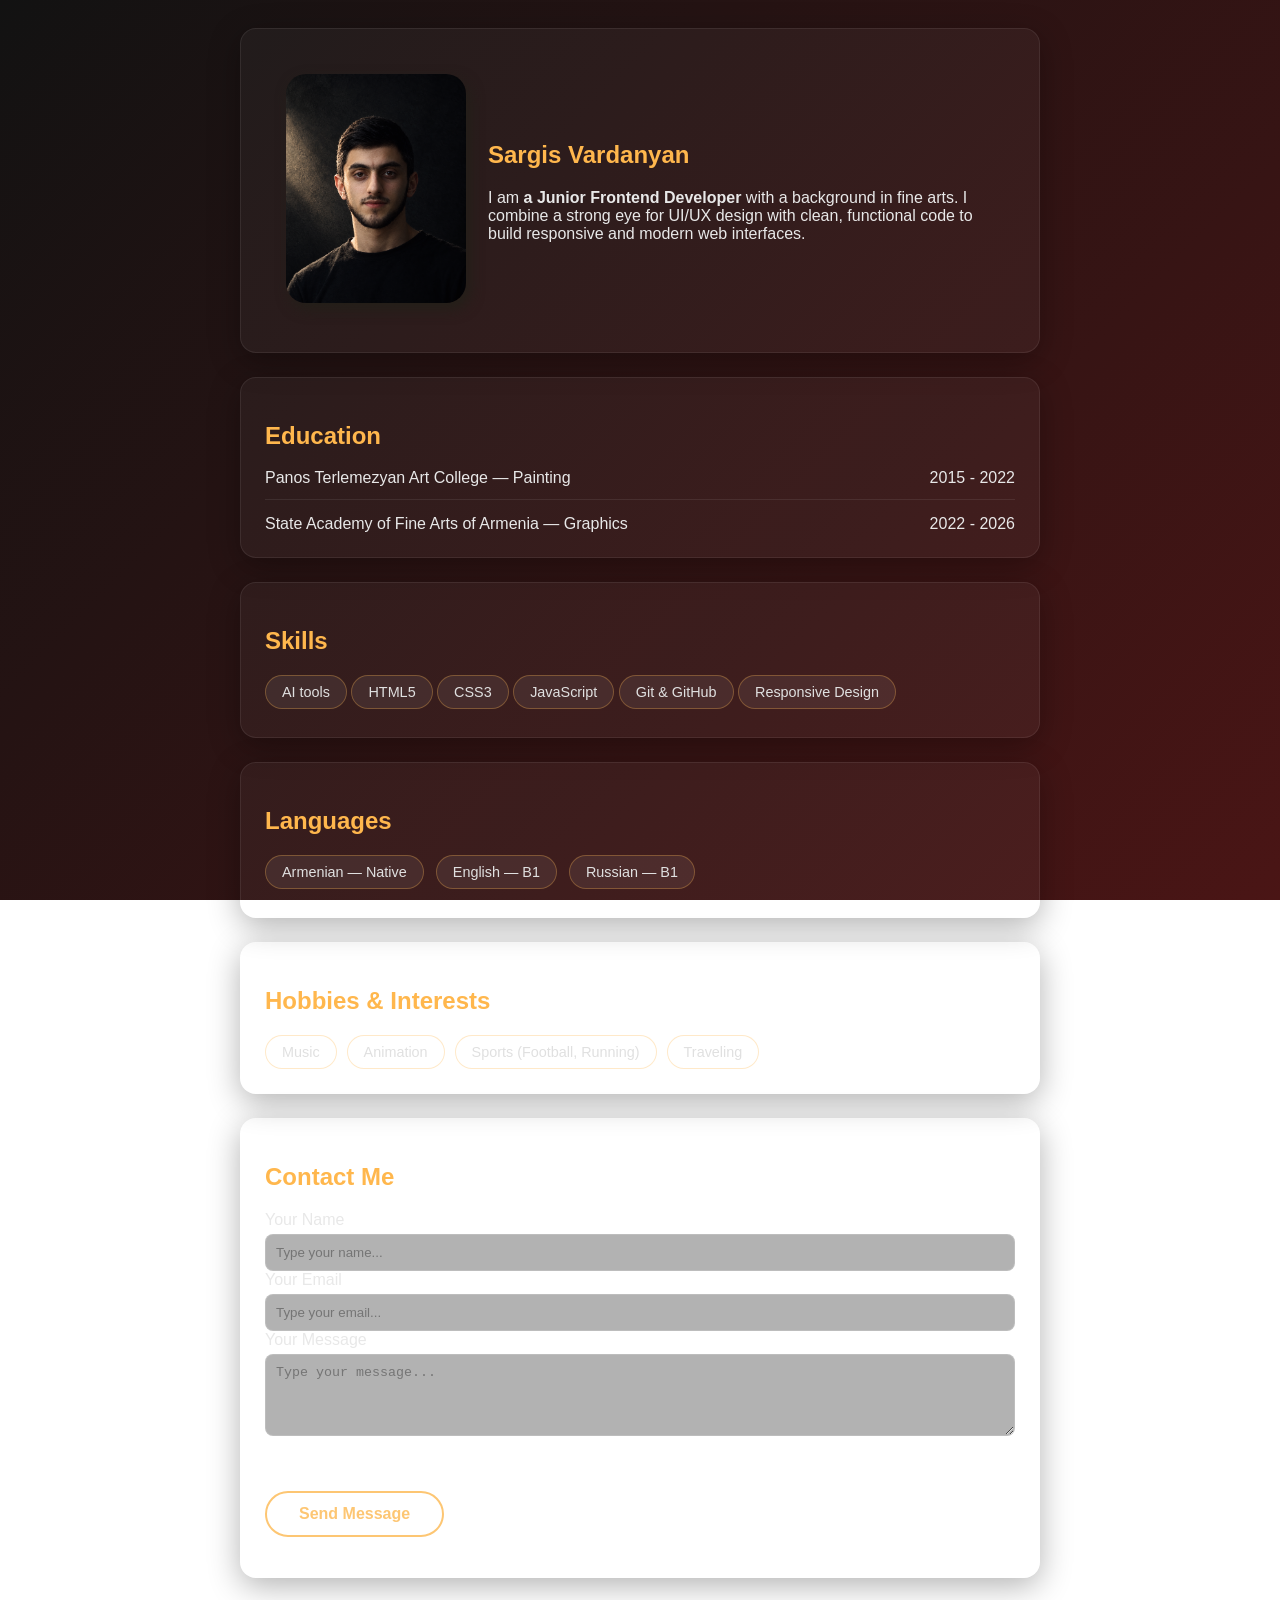
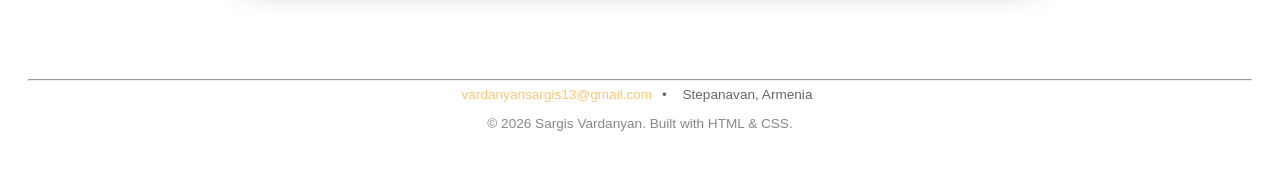
==== index.html @ 57e945f4 "Update index.html" ====
<!DOCTYPE html>
<html>
<head>
    <meta charset="UTF-8">
    <title>Sargis CV</title>
    <link href="styles.css" rel="stylesheet"/>
</head>
<body>
    <div class="container">
        <section class="card">
                    
    <table cellspacing="20">
        <tr>
            <td>
                <img src="avatar.jpg" alt="here is my picture" class="avatar" />
            </td>
            <td>
                <h1>Sargis Vardanyan</h1>
                <p>I am <strong>a Junior Frontend Developer</strong> with a background in fine arts. I combine a strong eye for UI/UX design with clean, functional code to build responsive and modern web interfaces.</p>
            </td>
        </tr>
    </table>
        </section>

    <section class="card">
        <table> 
    <h2>Education</h2>
    <div class="education-container">
        <div class="education-item">
            <div class="edu-details">
                <span class="edu-institution">Panos Terlemezyan Art College —</span>
                <span class="edu-degree">Painting</span>
            </div>
            <span class="edu-year">2015 - 2022</span>
        </div>
        
        <div class="education-item">
            <div class="edu-details">
                <span class="edu-institution">State Academy of Fine Arts of Armenia —</span>
                <span class="edu-degree">Graphics</span>
            </div>
            <span class="edu-year">2022 - 2026</span>
        </div>
    </div>
    </table>
    </section>

        
    <section class="card">
        <h2>Skills</h2>
    <div class="skils-container">
        <span class="skill-tag">AI tools</span>
        <span class="skill-tag">HTML5</span>
        <span class="skill-tag">CSS3</span>
        <span class="skill-tag">JavaScript</span>
        <span class="skill-tag">Git & GitHub</span>
        <span class="skill-tag">Responsive Design</span>
    </div>
    </section>

    <section class="card">
        <h2>Languages</h2>
    <div class="languages-container">
        <span class="language-tag">Armenian — Native</span>
         <span class="language-tag">English — B1</span>
        <span class="language-tag">Russian — B1</span>
    </div>
    </section>

    <section class="card">
<h2>Hobbies & Interests</h2>
    <div class="hobbies-container">
        <span class="hobby-tag">Music</span>
        <span class="hobby-tag">Animation</span>   
        <span class="hobby-tag">Sports (Football, Running)</span>
         <span class="hobby-tag">Traveling</span> 
    </div>
    </section>


    <section class="card">
        <form id="contact-form" action="https://formspree.io/f/xbgjwqjl" method="POST">
        <h2>Contact Me</h2>
    <div class="form-group">
    <label for="name">Your Name</label>
    <input type="text" id="name" name="name" placeholder="Type your name..." required>
</div>

<div class="form-group">
    <label for="email">Your Email</label>
    <input type="email" id="email" name="email" placeholder="Type your email..." required>
</div>

<div class="form-group">
    <label for="message">Your Message</label>
    <textarea id="message" name="message" rows="4" placeholder="Type your message..." required></textarea>
</div>
        <br><br>
       <button type="submit" class="btn-send">Send Message</button>
    <p id="form-status"></p>
    </form>
    </section>
    
    </div>

    <script>
    const form = document.getElementById('contact-form');
    const status = document.getElementById('form-status');

    form.addEventListener('submit', async function(event) {
        event.preventDefault();

        const name = document.getElementById('name').value.trim();
        const email = document.getElementById('email').value.trim();
        const message = document.getElementById('message').value.trim();

        if (!name || !email || !message) {
            status.style.color = '#ff8a65';
            status.textContent = 'Please fill in all required fields.';
            return;
        }

        const data = new FormData(form);
        const response = await fetch(form.action, {
            method: form.method,
            body: data,
            headers: { 'Accept': 'application/json' }
        });

        if (response.ok) {
            status.style.color = '#81c784';
            status.textContent = 'Thank you! Your message has been sent successfully.';
            form.reset();
        } else {
            status.style.color = '#ff8a65';
            status.textContent = 'Oops! There was a problem submitting your form.';
        }
    });
</script>


<footer>
  <div class="footer-contacts">
      <hr>
    <a href="mailto:vardanyansargis13@gmail.com">vardanyansargis13@gmail.com</a>
    <span>•</span>
    <span>Stepanavan, Armenia</span>
  </div>
  <p>&copy; 2026 Sargis Vardanyan. Built with HTML & CSS.</p>
</footer>
</body>
</html>

<script>
  const sendBtn = document.querySelector('.btn-send');
  if (sendBtn) {
    sendBtn.addEventListener('mouseenter', () => {
      sendBtn.classList.remove('exiting');
      sendBtn.classList.add('filling');
    });

    sendBtn.addEventListener('mouseleave', () => {
      sendBtn.classList.remove('filling');
      sendBtn.classList.add('exiting');
    });
  }
</script>
</body>
</html>
---- styles.css ----
body {
           background: linear-gradient(135deg, #121212 0%, #4a1515 100%);
    background-attachment: fixed;
            color: #e8e8e8;

            font: normal 16px 'Roboto', sans-serif;  
        }
        h1 {
            color:#ffb74d;
        }

        h2 {
            font-size: 30px 'Roboto', sans-serif;  
            color: #ffb74d;
        }
        
        a, a:visited {
            color: #fdc673;
        }


        a:hover {
            color: #c57157;

        }

    .avatar {
        width: 180px;
        border-radius: 20px;
        box-shadow: 4px 6px 14px rgb(35, 32, 25)
    }

.info p {
    color: rgb(108, 34, 34);
    margin: 0;

}

.container {
    max-width: 800px;
    margin: 0 auto;
    padding: 20px;
}

.education-container {
    display: flex;
    flex-direction: column;
    gap: 15px;
    margin-top: 15px;
}

.education-item {
    display: flex;
    justify-content: space-between;
    align-items: center;
    padding-bottom: 12px;
    border-bottom: 1px solid rgba(255, 255, 255, 0.08);
}

.education-item:last-child {
    border-bottom: none;
    padding-bottom: 0;
}

.card {
    background: rgba(255, 255, 255, 0.04);
    border: 1px solid rgba(255, 255, 255, 0.08);
    border-radius: 16px;
    padding: 24px;
    margin-bottom: 24px;
    box-shadow: 0 8px 32px 0 rgba(0, 0, 0, 0.3);
}


.skills-container {
    display: flex;
    flex-wrap: wrap;
    gap: 12px;
    margin-top: 15px;
}

.skill-tag {
    display: inline-block;
    background: rgba(255, 255, 255, 0.07);
    border: 1px solid rgba(255, 183, 77, 0.3);
    color: #e0e0e0;
    padding: 8px 16px;
    border-radius: 20px;
    font-size: 0.9em;
    font-weight: 500;
    transition: all 0.3s ease;
    margin-bottom: 4px;
}

.skill-tag:hover {
    background: rgba(255, 183, 77, 0.15);
    border-color: #ffb74d;
    color: #fff;
    transform: translateY(-2px); 

}

.languages-container {
    display: flex;
    flex-wrap: wrap;
    gap: 12px;
    margin-top: 15px;
}

.language-tag {
    display: inline-block;
    background: rgba(255, 255, 255, 0.07);
    border: 1px solid rgba(255, 183, 77, 0.3);
    color: #e0e0e0;
    padding: 8px 16px;
    border-radius: 20px;
    font-size: 0.9em;
    font-weight: 500;
    transition: all 0.3s ease;
    margin-bottom: 4px;
}

.language-tag:hover {
    background: rgba(255, 183, 77, 0.15);
    border-color: #ffb74d;
    color: #fff;
    transform: translateY(-2px); 

}

.hobbies-container {
    display: flex;
    flex-wrap: wrap;
    gap: 10px;
    margin-top: 15px;
}

.hobby-tag {
    background: rgba(255, 255, 255, 0.07);
    border: 1px solid rgba(255, 183, 77, 0.3);
    color: #e0e0e0;
    padding: 8px 16px;
    border-radius: 20px;
    font-size: 0.9em;
    transition: all 0.3s ease;
    cursor: default;
}

.hobby-tag:hover {
    background: rgba(255, 183, 77, 0.15);
    border-color: #ffb74d;
    color: #ffffff;
    transform: translateY(-2px);
}

.hobby-tag a:hover {

    text-decoration: underline;

}


.hobby-tag a {
    color: #ffb74d;
    text-decoration: none;
    font-weight: 600;
}


input[type="text"],
input[type="email"],
textarea {
    background: rgba(0, 0, 0, 0.3);
    border: 1px solid rgba(255, 255, 255, 0.15);
    border-radius: 8px;
    padding: 10px;
    color: #fff;
    width: 100%;
    box-sizing: border-box;
    margin-top: 5px;
    outline: none;
    transition: border-color 0.3s ease;
}


input[type="text"]:hover,
input[type="email"]:hover,
textarea:hover,
input[type="text"]:focus,
input[type="email"]:focus,
textarea:focus {
    border-color: #ffb74d;
}

textarea {
    resize: vertical; 
}

.form-group input:hover,
.form-group textarea:hover {
    border-color: #ffb74d;
}

/* Կոճակի հիմնական ոճը */
.btn-send {
    display: inline-block;
    position: relative;
    overflow: hidden;
    width: fit-content;
    padding: 12px 32px;
    background: transparent;
    border: 2px solid #fdc673;
    color: #fdc673;
    border-radius: 30px;
    font-size: 1em;
    font-weight: 600;
    cursor: pointer;
    z-index: 1;
    margin-top: 15px;
    transition: color 0.4s ease;
    outline: none;
}

/* Անիմացվող ոսկեգույն ֆոնը (ձախից-աջ) */
.btn-send::before {
    content: '';
    position: absolute;
    top: 0;
    left: 0;
    width: 100%;
    height: 100%;
    background-color: #fdc673;
    z-index: -1;
    transform: translateX(100%);
    transition: transform 0.4s ease;
}

/* Hover (մկնիկը վրան) — լցվում է ձախից աջ */
.btn-send:hover::before {
    transform: translateX(0);
}

.btn-send.exit::before {
    transform: translateX(100%);
    transition: transform 0.4s ease;
}

/* Hover-ի ժամանակ տեքստի գույնը */
.btn-send:hover {
    color: #1a1a1a;
}
footer {
  text-align: center;
  padding: 20px;
  color: #888;
  font-size: 0.85em;
  margin-top: 30px;
}

.footer-contacts {
  margin-bottom: 10px;
}

.footer-contacts a {
  color: #fdc673;
  text-decoration: none;
}

.footer-contacts a:hover {
  text-decoration: underline;
}

.footer-contacts span {
  margin: 0 6px;
  color: #666;
}
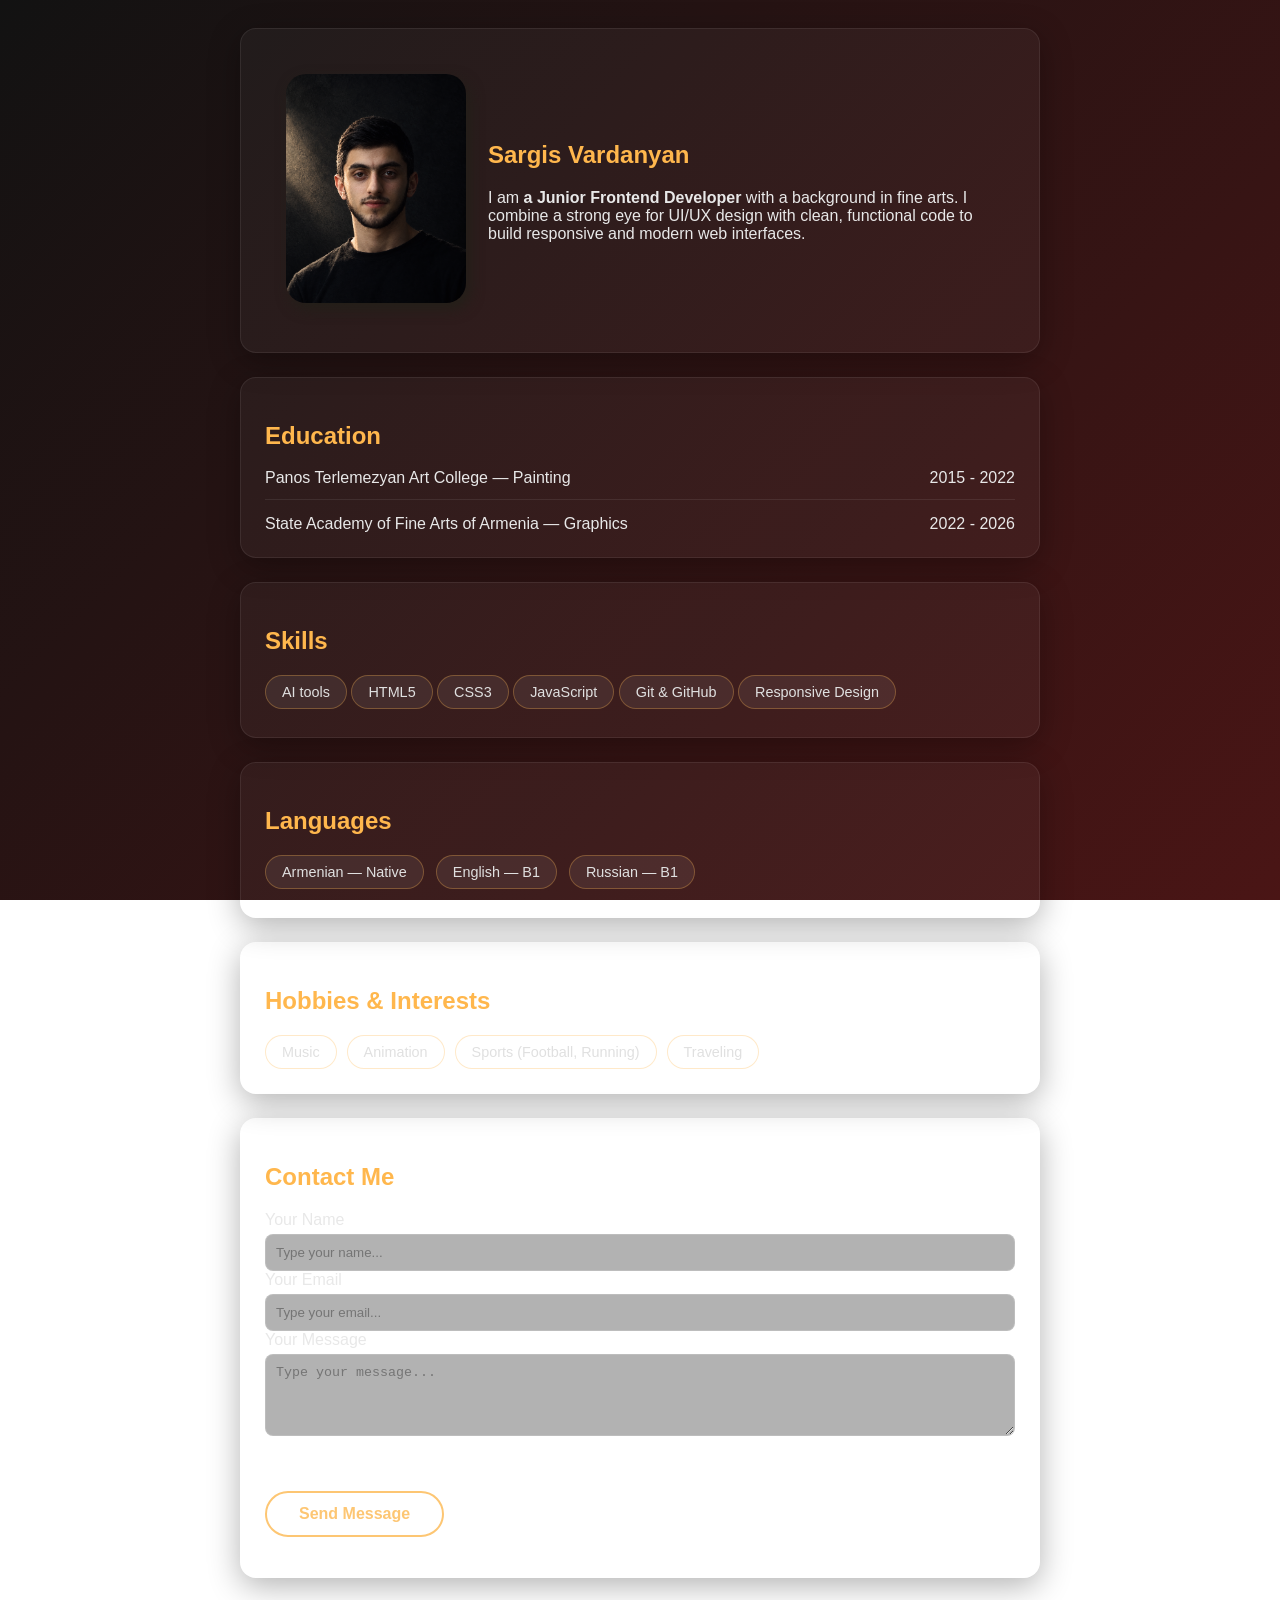
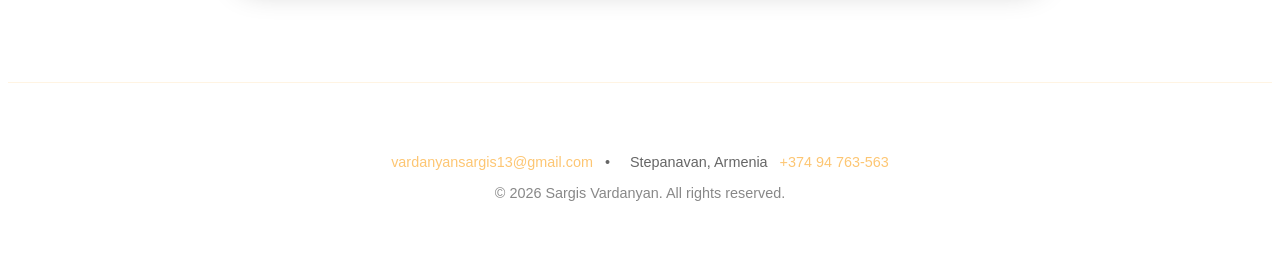
==== commit 7fdca93e: "Update index.html" ====
--- a/index.html
+++ b/index.html
@@ -140,16 +140,23 @@
 
 
 <footer>
-  <div class="footer-contacts">
-      <hr>
-    <a href="mailto:vardanyansargis13@gmail.com">vardanyansargis13@gmail.com</a>
-    <span>•</span>
-    <span>Stepanavan, Armenia</span>
+  <div class="footer-content">
+    <div class="social-links">
+      <a href="https://https://github.com/sargis-builds" target="_blank">GitHub</a>
+      <a href="https://t.me/sargis787" target="_blank">Telegram</a>
+    </div>
+    
+    <div class="footer-contacts">
+      <a href="mailto:vardanyansargis13@gmail.com">vardanyansargis13@gmail.com</a>
+      <span>•</span>
+      <span>Stepanavan, Armenia</span>
+      <a href="+37494763563" target="_blank">+374 94 763-563</a>
+    </div>
+    
+    <p>&copy; 2026 Sargis Vardanyan. All rights reserved.</p>
   </div>
-  <p>&copy; 2026 Sargis Vardanyan. Built with HTML & CSS.</p>
 </footer>
-</body>
-</html>
+
 
 <script>
   const sendBtn = document.querySelector('.btn-send');
--- a/styles.css
+++ b/styles.css
@@ -201,7 +201,6 @@
     border-color: #ffb74d;
 }
 
-/* Կոճակի հիմնական ոճը */
 .btn-send {
     display: inline-block;
     position: relative;
@@ -217,11 +216,10 @@
     cursor: pointer;
     z-index: 1;
     margin-top: 15px;
+    outline: none;
     transition: color 0.4s ease;
-    outline: none;
-}
-
-/* Անիմացվող ոսկեգույն ֆոնը (ձախից-աջ) */
+}
+
 .btn-send::before {
     content: '';
     position: absolute;
@@ -231,24 +229,33 @@
     height: 100%;
     background-color: #fdc673;
     z-index: -1;
-    transform: translateX(100%);
-    transition: transform 0.4s ease;
-}
-
-/* Hover (մկնիկը վրան) — լցվում է ձախից աջ */
-.btn-send:hover::before {
-    transform: translateX(0);
-}
-
-.btn-send.exit::before {
-    transform: translateX(100%);
-    transition: transform 0.4s ease;
-}
-
-/* Hover-ի ժամանակ տեքստի գույնը */
+    transform: translateX(-100%);
+}
+
+/* Մկնիկը մտնելիս՝ լցվում է ձախից աջ (▶) */
+.btn-send.filling::before {
+    animation: fillRight 0.4s forwards;
+}
+
+/* Մկնիկը հեռանալիս՝ շարունակում է գնալ դեպի աջ ու դուրս գալ (▶) */
+.btn-send.exiting::before {
+    animation: exitRight 0.4s forwards;
+}
+
+@keyframes fillRight {
+    -100% { transform: translateX(0%); }
+    100% { transform: translateX(0); }
+}
+
+@keyframes exitRight {
+    0% { transform: translateX(0); }
+    100% { transform: translateX(100%); }
+}
+
 .btn-send:hover {
     color: #1a1a1a;
 }
+
 footer {
   text-align: center;
   padding: 20px;
@@ -274,3 +281,46 @@
   margin: 0 6px;
   color: #666;
 }
+
+footer {
+    text-align: center;
+    padding: 40px 20px;
+    color: #888;
+    font-size: 0.9em;
+    border-top: 1px solid rgba(253, 198, 115, 0.2);
+    margin-top: 60px;
+}
+
+.social-links {
+    margin-bottom: 15px;
+}
+
+.social-links a {
+    color: #fff;
+    text-decoration: none;
+    margin: 0 15px;
+    font-weight: 500;
+    transition: color 0.3s ease;
+}
+
+.social-links a:hover {
+    color: #fdc673;
+}
+
+.footer-contacts {
+    margin-bottom: 15px;
+}
+
+.footer-contacts a {
+    color: #fdc673;
+    text-decoration: none;
+}
+
+.footer-contacts a:hover {
+    text-decoration: underline;
+}
+
+.footer-contacts span {
+    margin: 0 8px;
+    color: #666;
+}
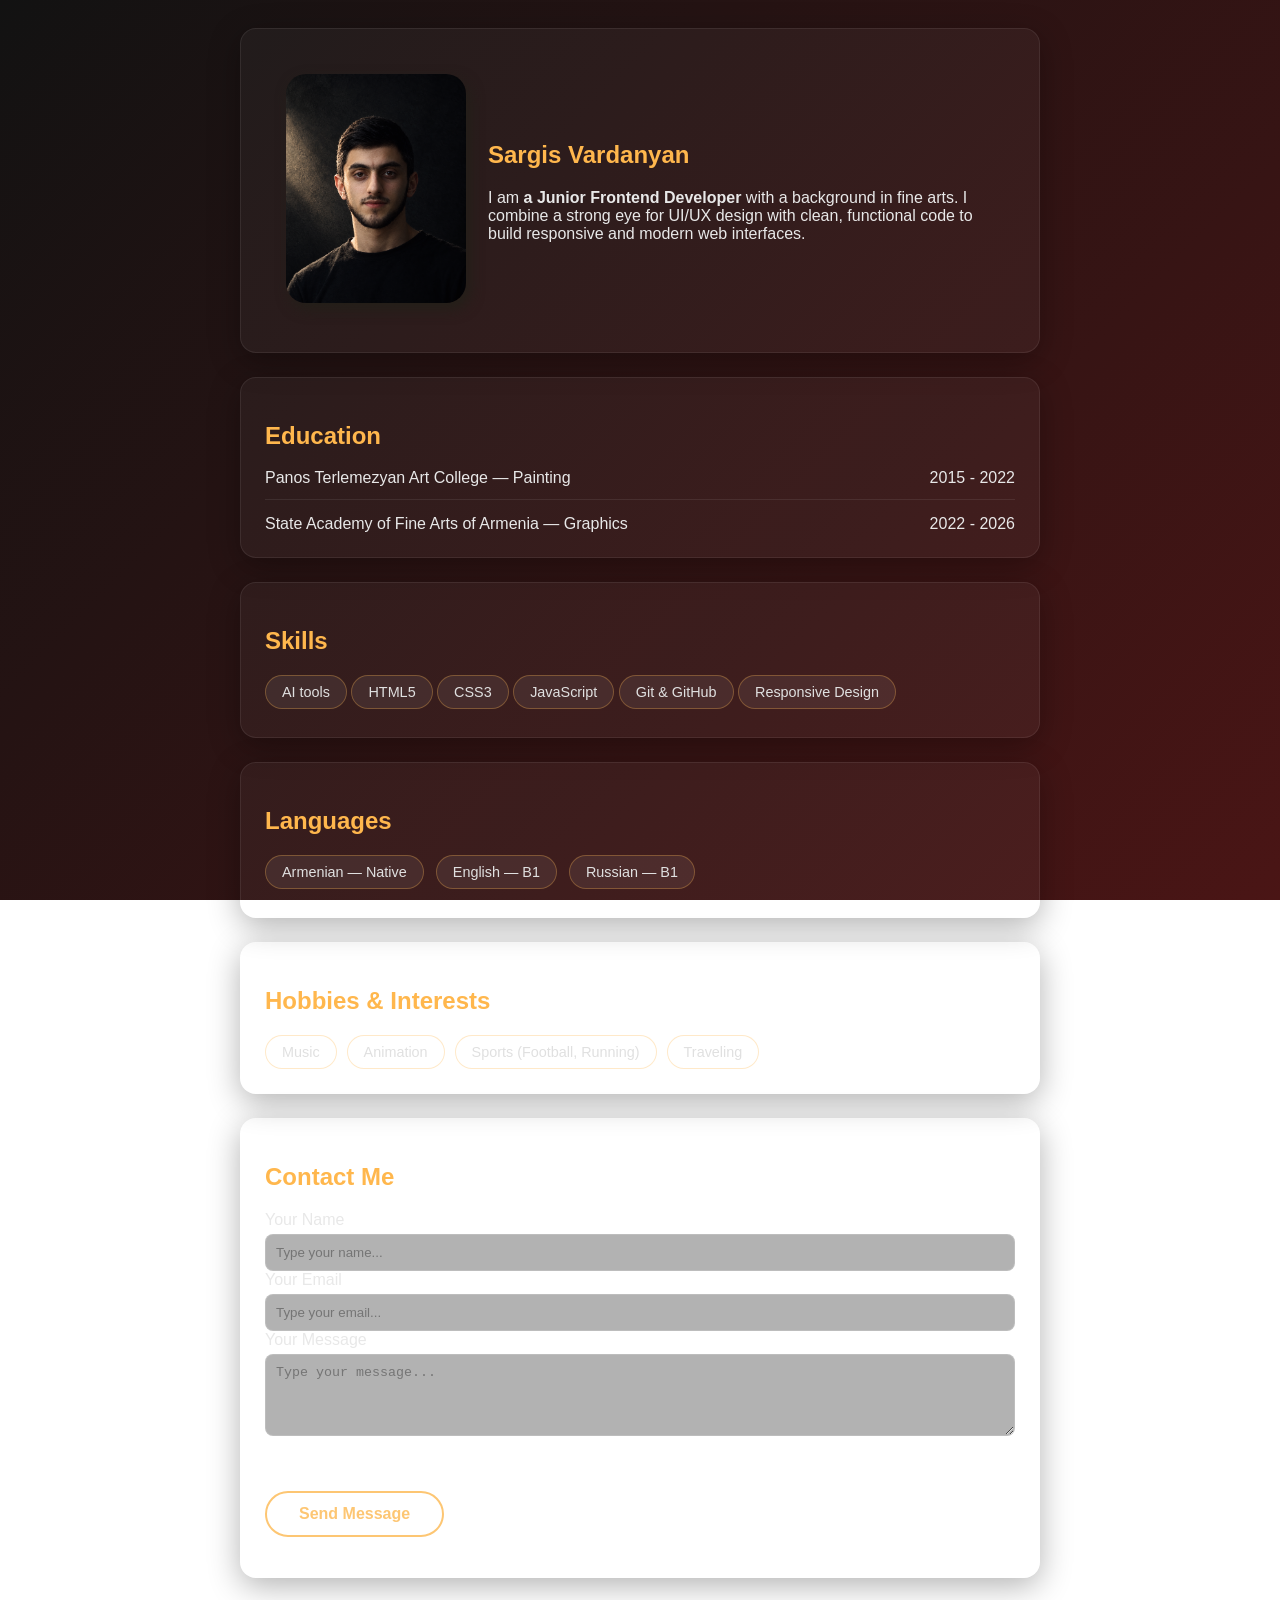
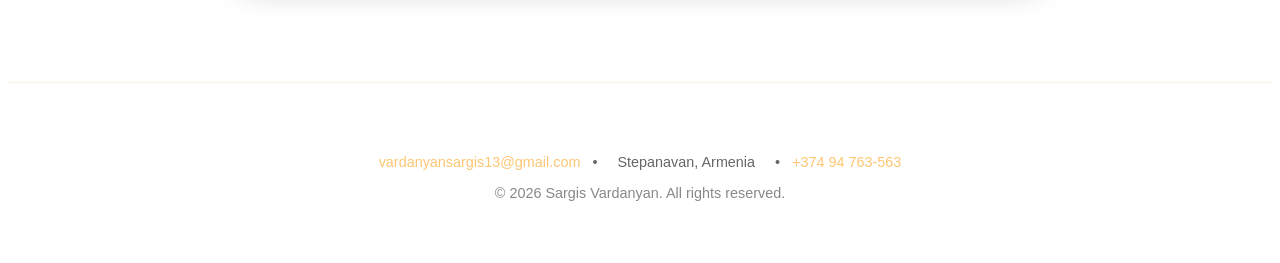
==== commit 3617d666: "Update index.html" ====
--- a/index.html
+++ b/index.html
@@ -150,7 +150,8 @@
       <a href="mailto:vardanyansargis13@gmail.com">vardanyansargis13@gmail.com</a>
       <span>•</span>
       <span>Stepanavan, Armenia</span>
-      <a href="+37494763563" target="_blank">+374 94 763-563</a>
+      <span>•</span>
+     <a href="tel:+37494763563">+374 94 763-563</a>
     </div>
     
     <p>&copy; 2026 Sargis Vardanyan. All rights reserved.</p>
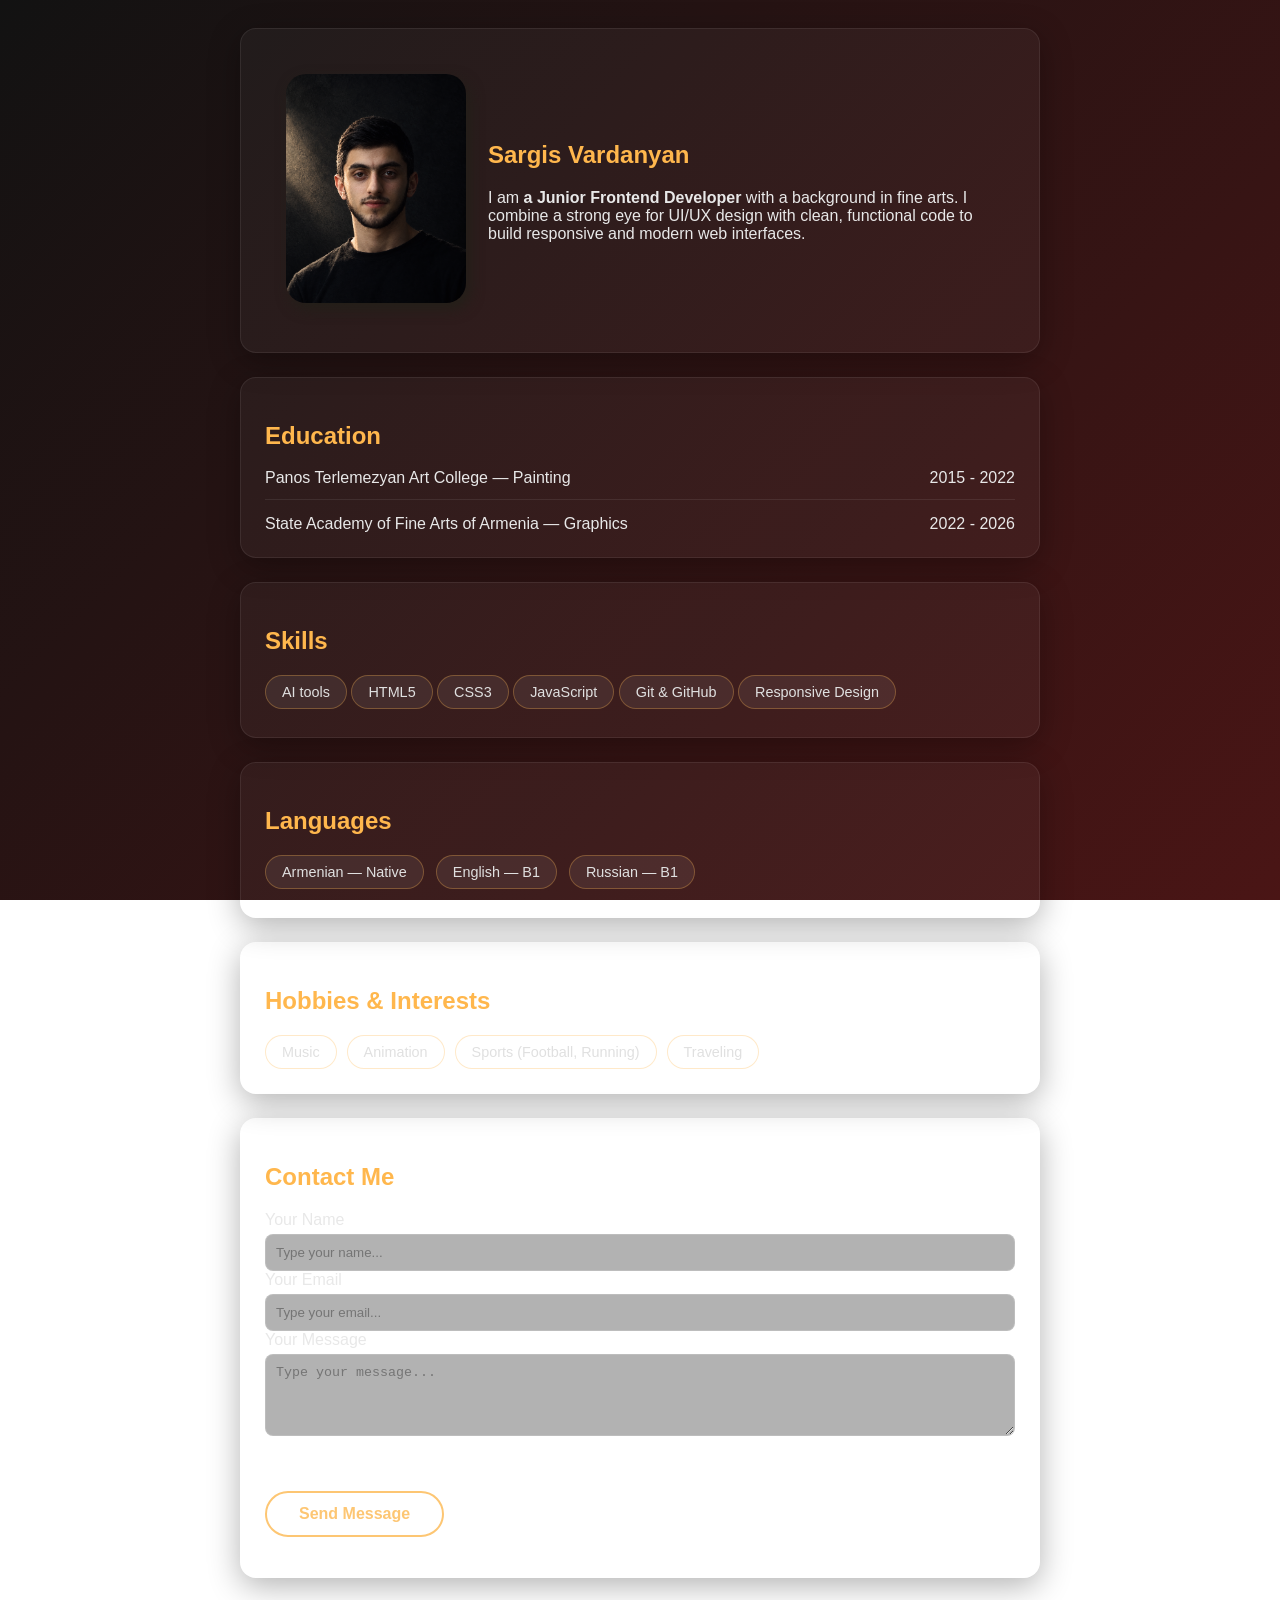
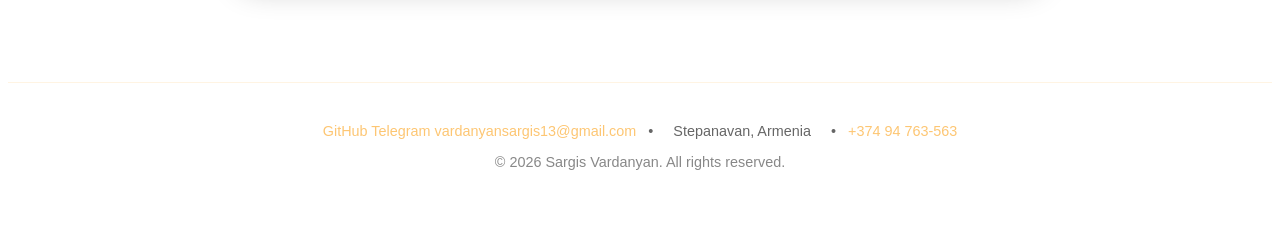
==== commit 336fc224: "Update index.html" ====
--- a/index.html
+++ b/index.html
@@ -139,14 +139,10 @@
 </script>
 
 
-<footer>
-  <div class="footer-content">
-    <div class="social-links">
+<footer>    
+    <div class="footer-contacts">
       <a href="https://https://github.com/sargis-builds" target="_blank">GitHub</a>
       <a href="https://t.me/sargis787" target="_blank">Telegram</a>
-    </div>
-    
-    <div class="footer-contacts">
       <a href="mailto:vardanyansargis13@gmail.com">vardanyansargis13@gmail.com</a>
       <span>•</span>
       <span>Stepanavan, Armenia</span>
--- a/styles.css
+++ b/styles.css
@@ -303,6 +303,15 @@
     transition: color 0.3s ease;
 }
 
+.social-links a {
+    color: #fdc673;
+    text-decoration: none;
+}
+
+.social-links a:hover {
+    text-decoration: underline;
+}
+
 .social-links a:hover {
     color: #fdc673;
 }
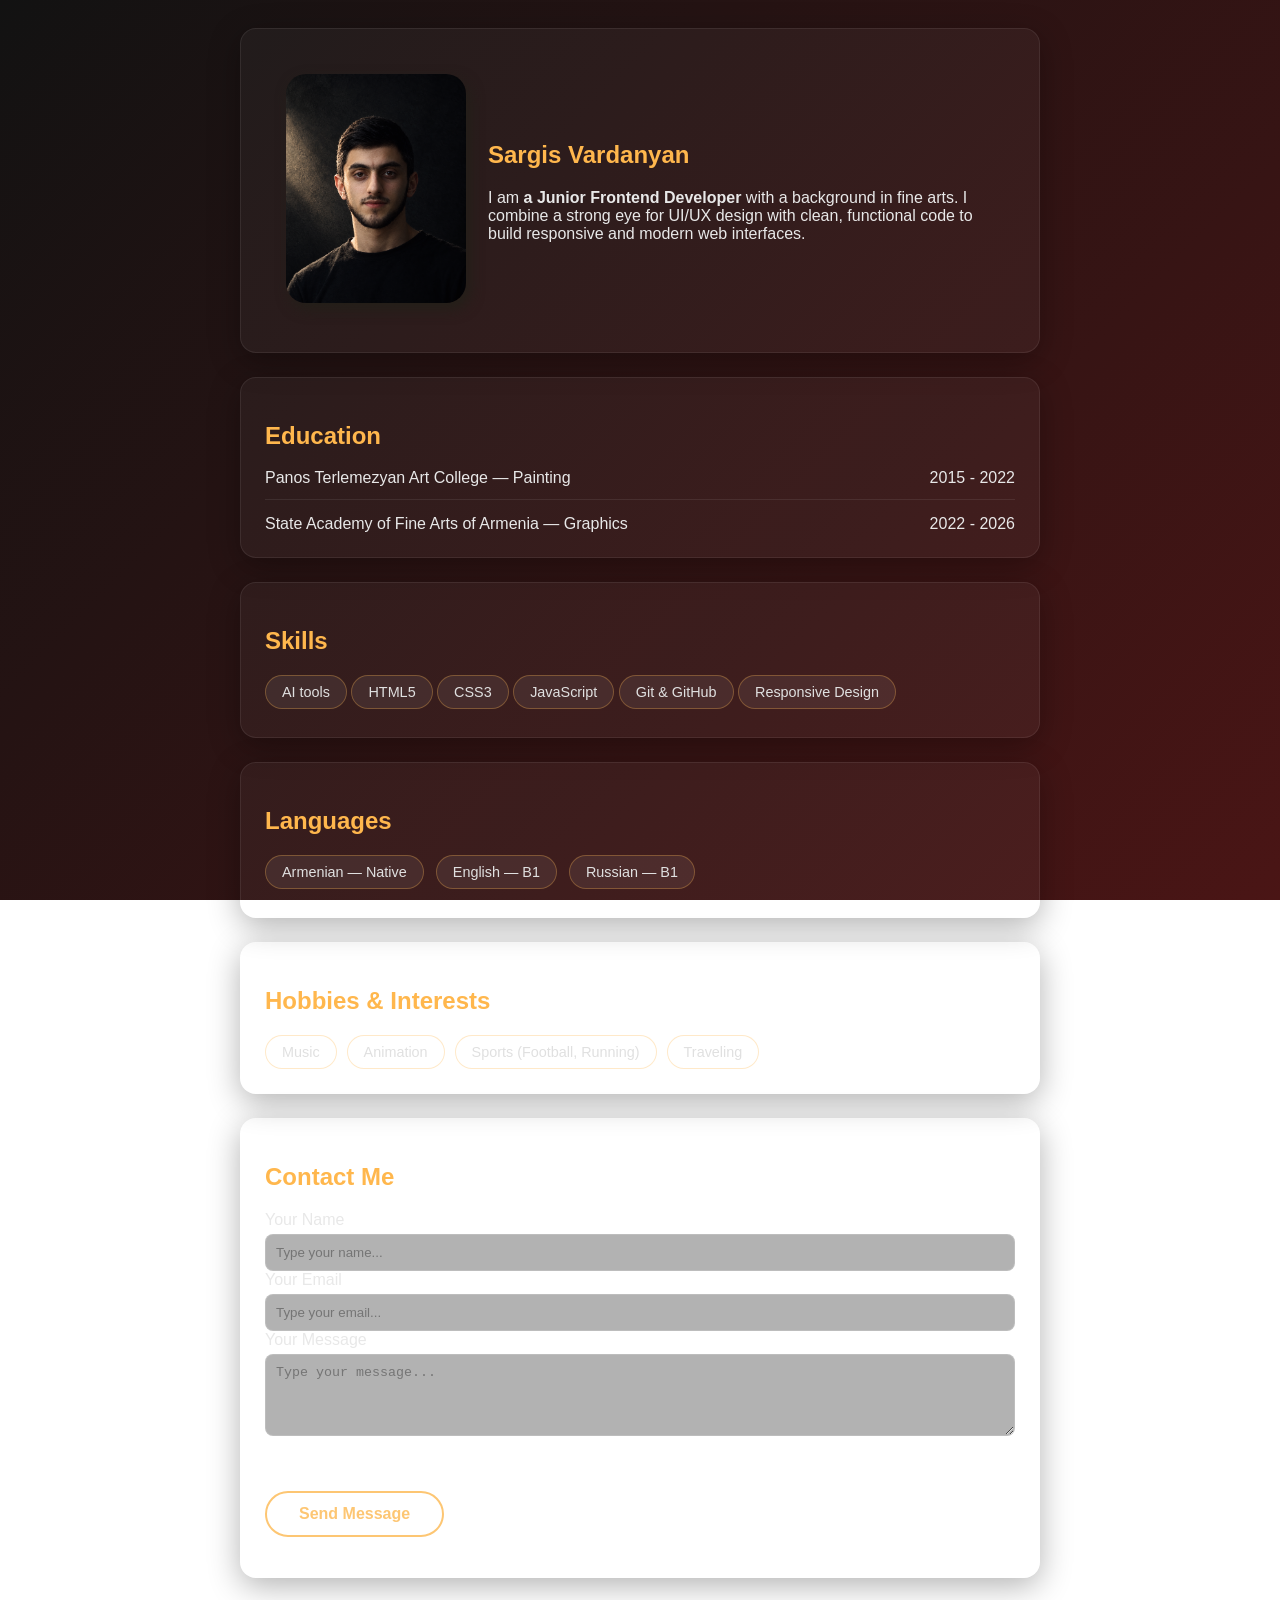
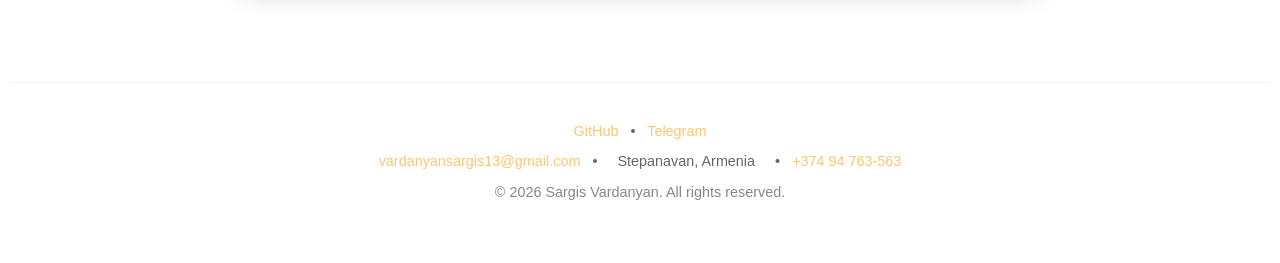
==== commit 80c9872d: "Update index.html" ====
--- a/index.html
+++ b/index.html
@@ -142,7 +142,9 @@
 <footer>    
     <div class="footer-contacts">
       <a href="https://https://github.com/sargis-builds" target="_blank">GitHub</a>
+      <span>•</span>
       <a href="https://t.me/sargis787" target="_blank">Telegram</a>
+        <p></p>
       <a href="mailto:vardanyansargis13@gmail.com">vardanyansargis13@gmail.com</a>
       <span>•</span>
       <span>Stepanavan, Armenia</span>
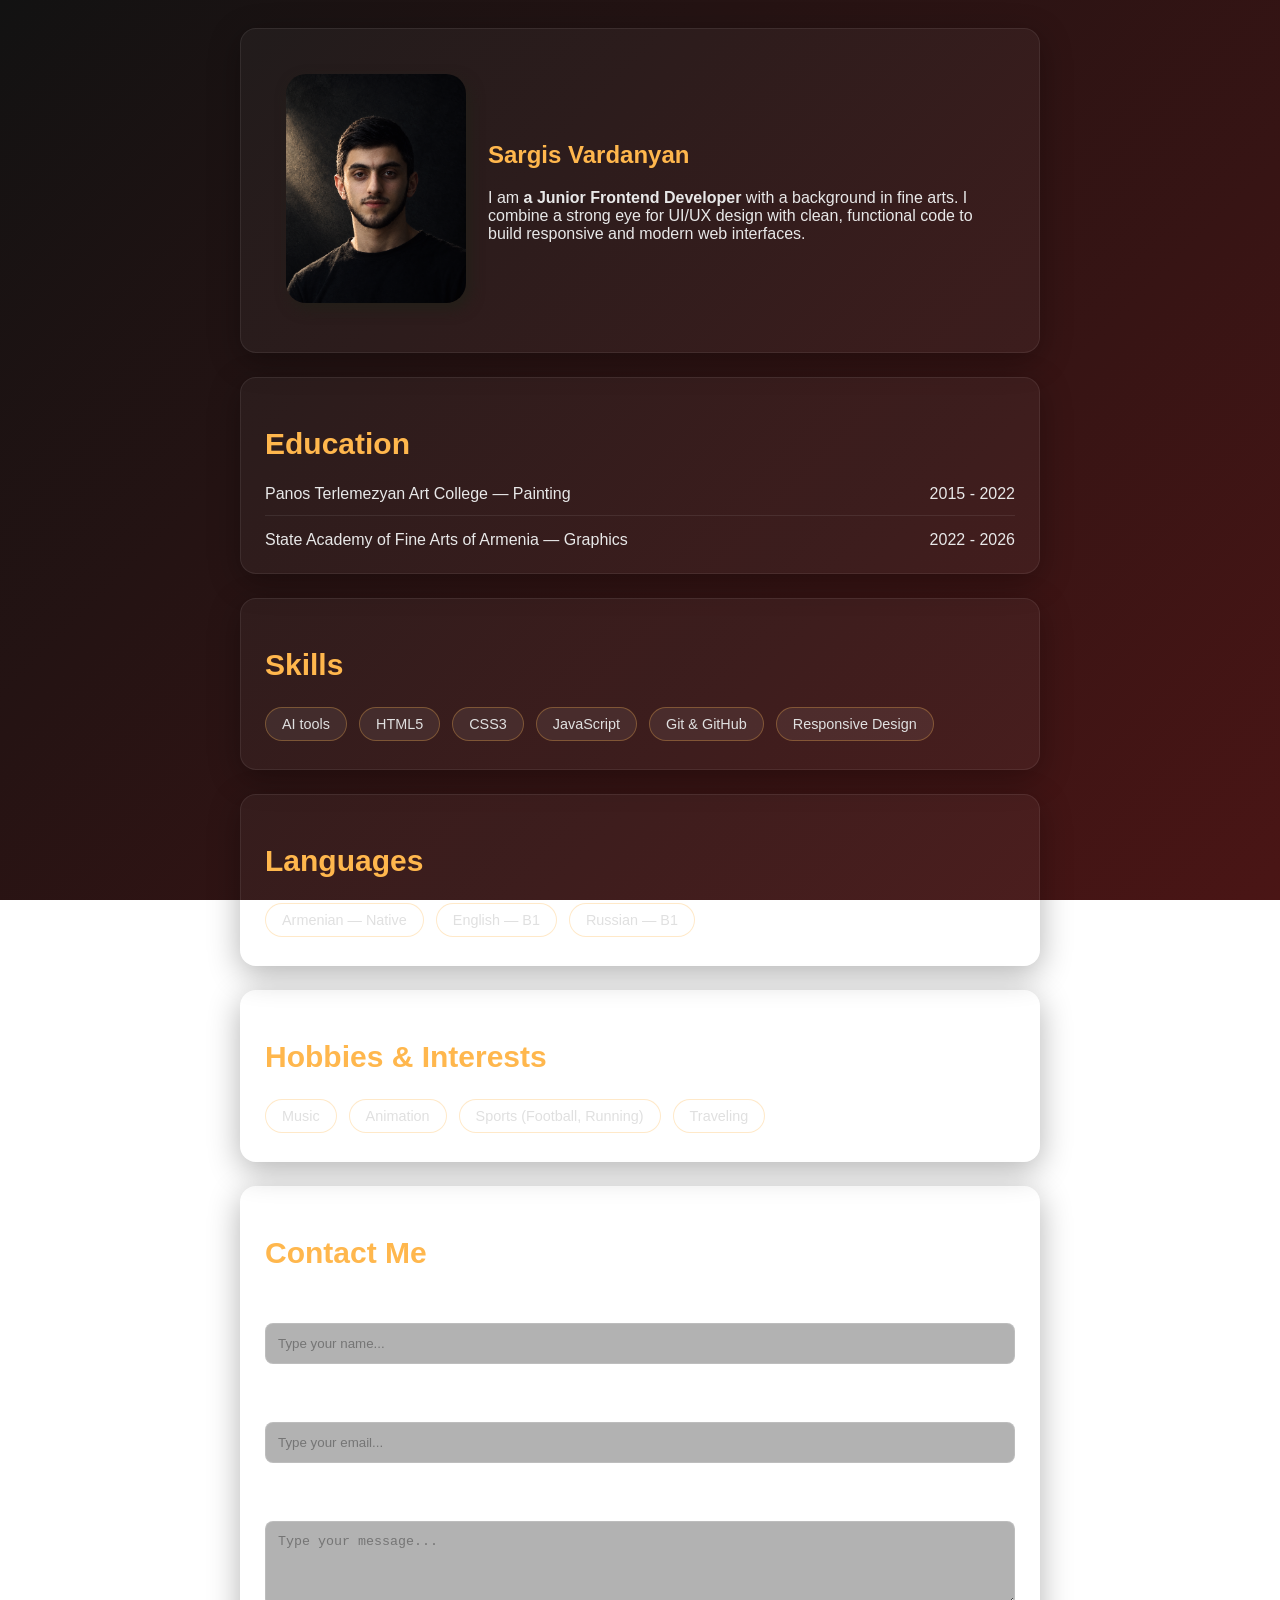
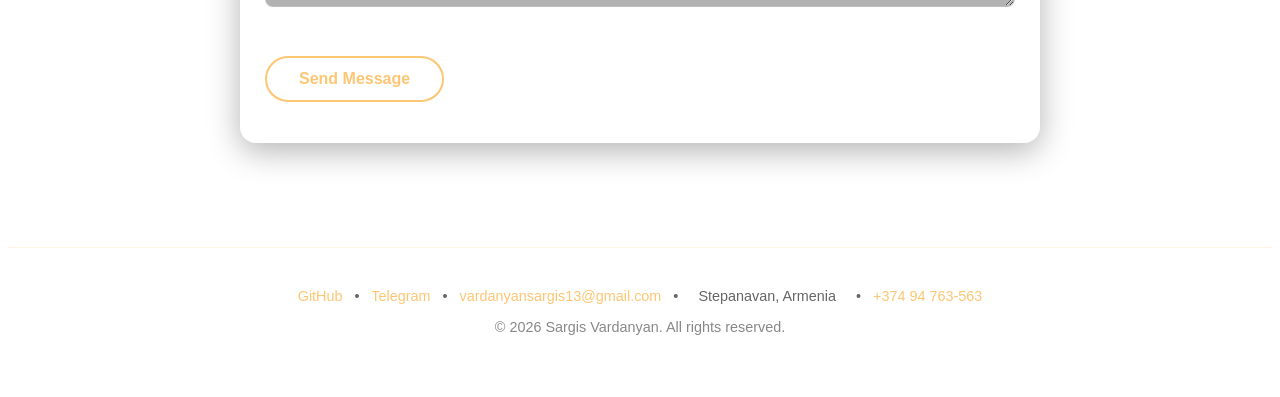
==== commit 688fa317: "Update index.html" ====
--- a/index.html
+++ b/index.html
@@ -8,100 +8,110 @@
 <body>
     <div class="container">
         <section class="card">
-                    
-    <table cellspacing="20">
-        <tr>
-            <td>
-                <img src="avatar.jpg" alt="here is my picture" class="avatar" />
-            </td>
-            <td>
-                <h1>Sargis Vardanyan</h1>
-                <p>I am <strong>a Junior Frontend Developer</strong> with a background in fine arts. I combine a strong eye for UI/UX design with clean, functional code to build responsive and modern web interfaces.</p>
-            </td>
-        </tr>
-    </table>
+            <table cellspacing="20">
+                <tr>
+                    <td>
+                        <img src="avatar.jpg" alt="here is my picture" class="avatar" />
+                    </td>
+                    <td>
+                        <h1>Sargis Vardanyan</h1>
+                        <p>I am <strong>a Junior Frontend Developer</strong> with a background in fine arts. I combine a strong eye for UI/UX design with clean, functional code to build responsive and modern web interfaces.</p>
+                    </td>
+                </tr>
+            </table>
         </section>
 
-    <section class="card">
-        <table> 
-    <h2>Education</h2>
-    <div class="education-container">
-        <div class="education-item">
-            <div class="edu-details">
-                <span class="edu-institution">Panos Terlemezyan Art College —</span>
-                <span class="edu-degree">Painting</span>
+        <section class="card">
+            <h2>Education</h2>
+            <div class="education-container">
+                <div class="education-item">
+                    <div class="edu-details">
+                        <span class="edu-institution">Panos Terlemezyan Art College —</span>
+                        <span class="edu-degree">Painting</span>
+                    </div>
+                    <span class="edu-year">2015 - 2022</span>
+                </div>
+                
+                <div class="education-item">
+                    <div class="edu-details">
+                        <span class="edu-institution">State Academy of Fine Arts of Armenia —</span>
+                        <span class="edu-degree">Graphics</span>
+                    </div>
+                    <span class="edu-year">2022 - 2026</span>
+                </div>
             </div>
-            <span class="edu-year">2015 - 2022</span>
+        </section>
+
+        <section class="card">
+            <h2>Skills</h2>
+            <div class="skills-container">
+                <span class="skill-tag">AI tools</span>
+                <span class="skill-tag">HTML5</span>
+                <span class="skill-tag">CSS3</span>
+                <span class="skill-tag">JavaScript</span>
+                <span class="skill-tag">Git & GitHub</span>
+                <span class="skill-tag">Responsive Design</span>
+            </div>
+        </section>
+
+        <section class="card">
+            <h2>Languages</h2>
+            <div class="languages-container">
+                <span class="language-tag">Armenian — Native</span>
+                <span class="language-tag">English — B1</span>
+                <span class="language-tag">Russian — B1</span>
+            </div>
+        </section>
+
+        <section class="card">
+            <h2>Hobbies & Interests</h2>
+            <div class="hobbies-container">
+                <span class="hobby-tag">Music</span>
+                <span class="hobby-tag">Animation</span>    
+                <span class="hobby-tag">Sports (Football, Running)</span>
+                <span class="hobby-tag">Traveling</span>  
+            </div>
+        </section>
+
+        <section class="card">
+            <form id="contact-form" action="https://formspree.io/f/xbgjwqjl" method="POST">
+                <h2>Contact Me</h2>
+                <div class="form-group">
+                    <label for="name">Your Name</label>
+                    <input type="text" id="name" name="name" placeholder="Type your name..." required>
+                </div>
+
+                <div class="form-group">
+                    <label for="email">Your Email</label>
+                    <input type="email" id="email" name="email" placeholder="Type your email..." required>
+                </div>
+
+                <div class="form-group">
+                    <label for="message">Your Message</label>
+                    <textarea id="message" name="message" rows="4" placeholder="Type your message..." required></textarea>
+                </div>
+                
+                <button type="submit" class="btn-send">Send Message</button>
+                <p id="form-status"></p>
+            </form>
+        </section>
+    </div>
+
+    <footer>    
+        <div class="footer-contacts">
+            <a href="https://github.com/sargis-builds" target="_blank">GitHub</a>
+            <span>•</span>
+            <a href="https://t.me/sargis787" target="_blank">Telegram</a>
+            <span>•</span>
+            <a href="mailto:vardanyansargis13@gmail.com">vardanyansargis13@gmail.com</a>
+            <span>•</span>
+            <span>Stepanavan, Armenia</span>
+            <span>•</span>
+            <a href="tel:+37494763563">+374 94 763-563</a>
         </div>
         
-        <div class="education-item">
-            <div class="edu-details">
-                <span class="edu-institution">State Academy of Fine Arts of Armenia —</span>
-                <span class="edu-degree">Graphics</span>
-            </div>
-            <span class="edu-year">2022 - 2026</span>
-        </div>
-    </div>
-    </table>
-    </section>
-
-        
-    <section class="card">
-        <h2>Skills</h2>
-    <div class="skils-container">
-        <span class="skill-tag">AI tools</span>
-        <span class="skill-tag">HTML5</span>
-        <span class="skill-tag">CSS3</span>
-        <span class="skill-tag">JavaScript</span>
-        <span class="skill-tag">Git & GitHub</span>
-        <span class="skill-tag">Responsive Design</span>
-    </div>
-    </section>
-
-    <section class="card">
-        <h2>Languages</h2>
-    <div class="languages-container">
-        <span class="language-tag">Armenian — Native</span>
-         <span class="language-tag">English — B1</span>
-        <span class="language-tag">Russian — B1</span>
-    </div>
-    </section>
-
-    <section class="card">
-<h2>Hobbies & Interests</h2>
-    <div class="hobbies-container">
-        <span class="hobby-tag">Music</span>
-        <span class="hobby-tag">Animation</span>   
-        <span class="hobby-tag">Sports (Football, Running)</span>
-         <span class="hobby-tag">Traveling</span> 
-    </div>
-    </section>
-
-
-    <section class="card">
-        <form id="contact-form" action="https://formspree.io/f/xbgjwqjl" method="POST">
-        <h2>Contact Me</h2>
-    <div class="form-group">
-    <label for="name">Your Name</label>
-    <input type="text" id="name" name="name" placeholder="Type your name..." required>
-</div>
-
-<div class="form-group">
-    <label for="email">Your Email</label>
-    <input type="email" id="email" name="email" placeholder="Type your email..." required>
-</div>
-
-<div class="form-group">
-    <label for="message">Your Message</label>
-    <textarea id="message" name="message" rows="4" placeholder="Type your message..." required></textarea>
-</div>
-        <br><br>
-       <button type="submit" class="btn-send">Send Message</button>
-    <p id="form-status"></p>
-    </form>
-    </section>
-    
-    </div>
+        <p>&copy; 2026 Sargis Vardanyan. All rights reserved.</p>
+    </footer>
 
     <script>
     const form = document.getElementById('contact-form');
@@ -136,40 +146,21 @@
             status.textContent = 'Oops! There was a problem submitting your form.';
         }
     });
-</script>
+    </script>
 
+    <script>
+      const sendBtn = document.querySelector('.btn-send');
+      if (sendBtn) {
+        sendBtn.addEventListener('mouseenter', () => {
+          sendBtn.classList.remove('exiting');
+          sendBtn.classList.add('filling');
+        });
 
-<footer>    
-    <div class="footer-contacts">
-      <a href="https://https://github.com/sargis-builds" target="_blank">GitHub</a>
-      <span>•</span>
-      <a href="https://t.me/sargis787" target="_blank">Telegram</a>
-        <p></p>
-      <a href="mailto:vardanyansargis13@gmail.com">vardanyansargis13@gmail.com</a>
-      <span>•</span>
-      <span>Stepanavan, Armenia</span>
-      <span>•</span>
-     <a href="tel:+37494763563">+374 94 763-563</a>
-    </div>
-    
-    <p>&copy; 2026 Sargis Vardanyan. All rights reserved.</p>
-  </div>
-</footer>
-
-
-<script>
-  const sendBtn = document.querySelector('.btn-send');
-  if (sendBtn) {
-    sendBtn.addEventListener('mouseenter', () => {
-      sendBtn.classList.remove('exiting');
-      sendBtn.classList.add('filling');
-    });
-
-    sendBtn.addEventListener('mouseleave', () => {
-      sendBtn.classList.remove('filling');
-      sendBtn.classList.add('exiting');
-    });
-  }
-</script>
+        sendBtn.addEventListener('mouseleave', () => {
+          sendBtn.classList.remove('filling');
+          sendBtn.classList.add('exiting');
+        });
+      }
+    </script>
 </body>
 </html>
--- a/styles.css
+++ b/styles.css
@@ -1,39 +1,37 @@
- body {
-           background: linear-gradient(135deg, #121212 0%, #4a1515 100%);
+body {
+    background: linear-gradient(135deg, #121212 0%, #4a1515 100%);
     background-attachment: fixed;
-            color: #e8e8e8;
-
-            font: normal 16px 'Roboto', sans-serif;  
-        }
-        h1 {
-            color:#ffb74d;
-        }
-
-        h2 {
-            font-size: 30px 'Roboto', sans-serif;  
-            color: #ffb74d;
-        }
-        
-        a, a:visited {
-            color: #fdc673;
-        }
-
-
-        a:hover {
-            color: #c57157;
-
-        }
-
-    .avatar {
-        width: 180px;
-        border-radius: 20px;
-        box-shadow: 4px 6px 14px rgb(35, 32, 25)
-    }
+    color: #e8e8e8;
+    font: normal 16px 'Roboto', sans-serif;  
+}
+
+h1 {
+    color: #ffb74d;
+}
+
+h2 {
+    font-size: 30px;
+    font-family: 'Roboto', sans-serif;  
+    color: #ffb74d;
+}
+
+a, a:visited {
+    color: #fdc673;
+}
+
+a:hover {
+    color: #c57157;
+}
+
+.avatar {
+    width: 180px;
+    border-radius: 20px;
+    box-shadow: 4px 6px 14px rgb(35, 32, 25);
+}
 
 .info p {
     color: rgb(108, 34, 34);
     margin: 0;
-
 }
 
 .container {
@@ -71,15 +69,18 @@
     box-shadow: 0 8px 32px 0 rgba(0, 0, 0, 0.3);
 }
 
-
-.skills-container {
+.skills-container,
+.languages-container,
+.hobbies-container {
     display: flex;
     flex-wrap: wrap;
     gap: 12px;
     margin-top: 15px;
 }
 
-.skill-tag {
+.skill-tag,
+.language-tag,
+.hobby-tag {
     display: inline-block;
     background: rgba(255, 255, 255, 0.07);
     border: 1px solid rgba(255, 183, 77, 0.3);
@@ -92,73 +93,14 @@
     margin-bottom: 4px;
 }
 
-.skill-tag:hover {
+.skill-tag:hover,
+.language-tag:hover,
+.hobby-tag:hover {
     background: rgba(255, 183, 77, 0.15);
     border-color: #ffb74d;
     color: #fff;
-    transform: translateY(-2px); 
-
-}
-
-.languages-container {
-    display: flex;
-    flex-wrap: wrap;
-    gap: 12px;
-    margin-top: 15px;
-}
-
-.language-tag {
-    display: inline-block;
-    background: rgba(255, 255, 255, 0.07);
-    border: 1px solid rgba(255, 183, 77, 0.3);
-    color: #e0e0e0;
-    padding: 8px 16px;
-    border-radius: 20px;
-    font-size: 0.9em;
-    font-weight: 500;
-    transition: all 0.3s ease;
-    margin-bottom: 4px;
-}
-
-.language-tag:hover {
-    background: rgba(255, 183, 77, 0.15);
-    border-color: #ffb74d;
-    color: #fff;
-    transform: translateY(-2px); 
-
-}
-
-.hobbies-container {
-    display: flex;
-    flex-wrap: wrap;
-    gap: 10px;
-    margin-top: 15px;
-}
-
-.hobby-tag {
-    background: rgba(255, 255, 255, 0.07);
-    border: 1px solid rgba(255, 183, 77, 0.3);
-    color: #e0e0e0;
-    padding: 8px 16px;
-    border-radius: 20px;
-    font-size: 0.9em;
-    transition: all 0.3s ease;
-    cursor: default;
-}
-
-.hobby-tag:hover {
-    background: rgba(255, 183, 77, 0.15);
-    border-color: #ffb74d;
-    color: #ffffff;
     transform: translateY(-2px);
 }
-
-.hobby-tag a:hover {
-
-    text-decoration: underline;
-
-}
-
 
 .hobby-tag a {
     color: #ffb74d;
@@ -166,22 +108,28 @@
     font-weight: 600;
 }
 
-
+.hobby-tag a:hover {
+    text-decoration: underline;
+}
+
+/* Կոնտակտային ֆորմայի ոճեր */
 input[type="text"],
 input[type="email"],
 textarea {
     background: rgba(0, 0, 0, 0.3);
     border: 1px solid rgba(255, 255, 255, 0.15);
     border-radius: 8px;
-    padding: 10px;
+    padding: 12px;
     color: #fff;
     width: 100%;
     box-sizing: border-box;
-    margin-top: 5px;
     outline: none;
     transition: border-color 0.3s ease;
 }
 
+textarea {
+    resize: vertical; 
+}
 
 input[type="text"]:hover,
 input[type="email"]:hover,
@@ -192,15 +140,18 @@
     border-color: #ffb74d;
 }
 
-textarea {
-    resize: vertical; 
-}
-
-.form-group input:hover,
-.form-group textarea:hover {
-    border-color: #ffb74d;
-}
-
+.form-group {
+    margin-bottom: 30px; 
+}
+
+.form-group label {
+    display: block;
+    margin-bottom: 10px;
+    color: #fff;
+    font-weight: 500;
+}
+
+/* Կոճակի անիմացիոն ոճեր */
 .btn-send {
     display: inline-block;
     position: relative;
@@ -232,18 +183,16 @@
     transform: translateX(-100%);
 }
 
-/* Մկնիկը մտնելիս՝ լցվում է ձախից աջ (▶) */
 .btn-send.filling::before {
     animation: fillRight 0.4s forwards;
 }
 
-/* Մկնիկը հեռանալիս՝ շարունակում է գնալ դեպի աջ ու դուրս գալ (▶) */
 .btn-send.exiting::before {
     animation: exitRight 0.4s forwards;
 }
 
 @keyframes fillRight {
-    -100% { transform: translateX(0%); }
+    0% { transform: translateX(-100%); }
     100% { transform: translateX(0); }
 }
 
@@ -256,32 +205,7 @@
     color: #1a1a1a;
 }
 
-footer {
-  text-align: center;
-  padding: 20px;
-  color: #888;
-  font-size: 0.85em;
-  margin-top: 30px;
-}
-
-.footer-contacts {
-  margin-bottom: 10px;
-}
-
-.footer-contacts a {
-  color: #fdc673;
-  text-decoration: none;
-}
-
-.footer-contacts a:hover {
-  text-decoration: underline;
-}
-
-.footer-contacts span {
-  margin: 0 6px;
-  color: #666;
-}
-
+/* Ֆութերի ոճեր */
 footer {
     text-align: center;
     padding: 40px 20px;
@@ -296,24 +220,16 @@
 }
 
 .social-links a {
-    color: #fff;
+    color: #fdc673;
     text-decoration: none;
     margin: 0 15px;
     font-weight: 500;
     transition: color 0.3s ease;
 }
 
-.social-links a {
-    color: #fdc673;
-    text-decoration: none;
-}
-
 .social-links a:hover {
     text-decoration: underline;
-}
-
-.social-links a:hover {
-    color: #fdc673;
+    color: #ffb74d;
 }
 
 .footer-contacts {
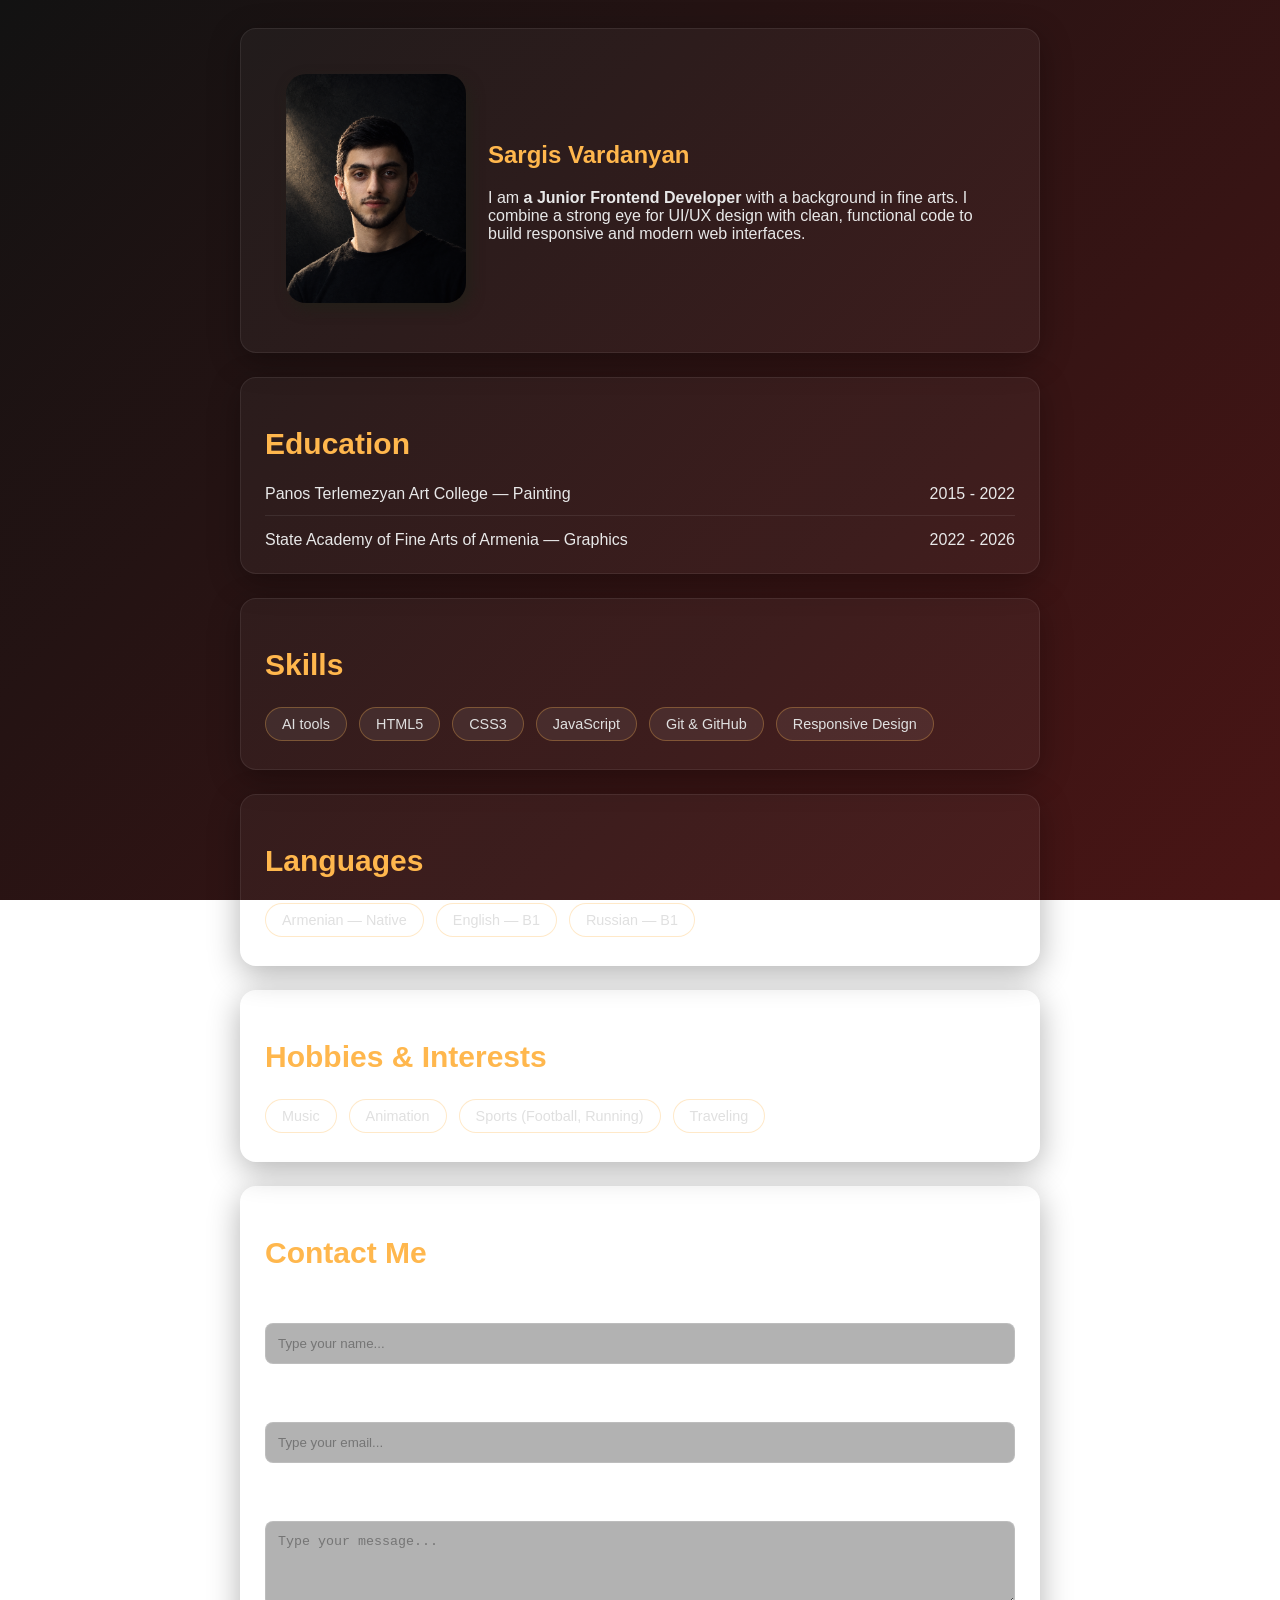
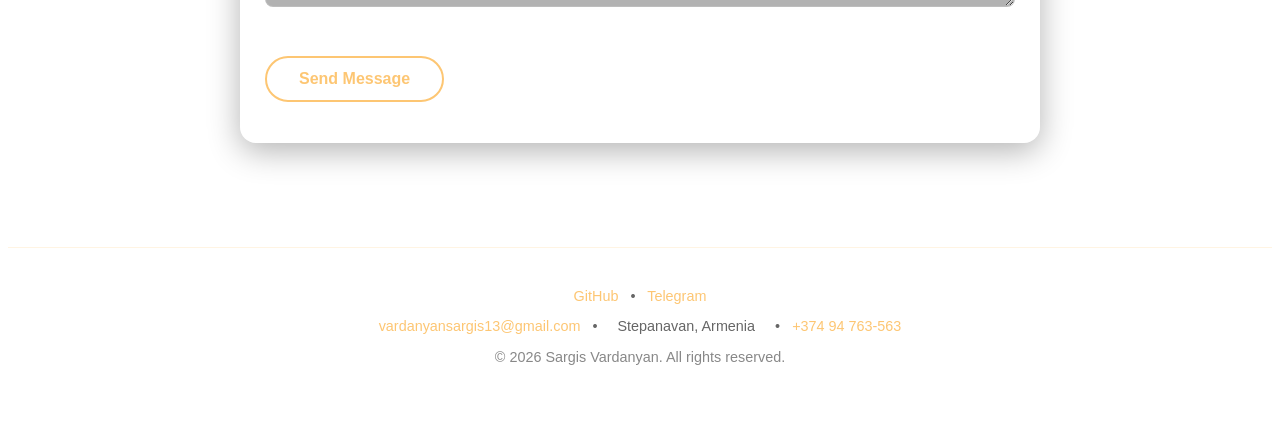
==== commit cdb497db: "Update index.html" ====
--- a/index.html
+++ b/index.html
@@ -102,7 +102,7 @@
             <a href="https://github.com/sargis-builds" target="_blank">GitHub</a>
             <span>•</span>
             <a href="https://t.me/sargis787" target="_blank">Telegram</a>
-            <span>•</span>
+            <p></p>
             <a href="mailto:vardanyansargis13@gmail.com">vardanyansargis13@gmail.com</a>
             <span>•</span>
             <span>Stepanavan, Armenia</span>
